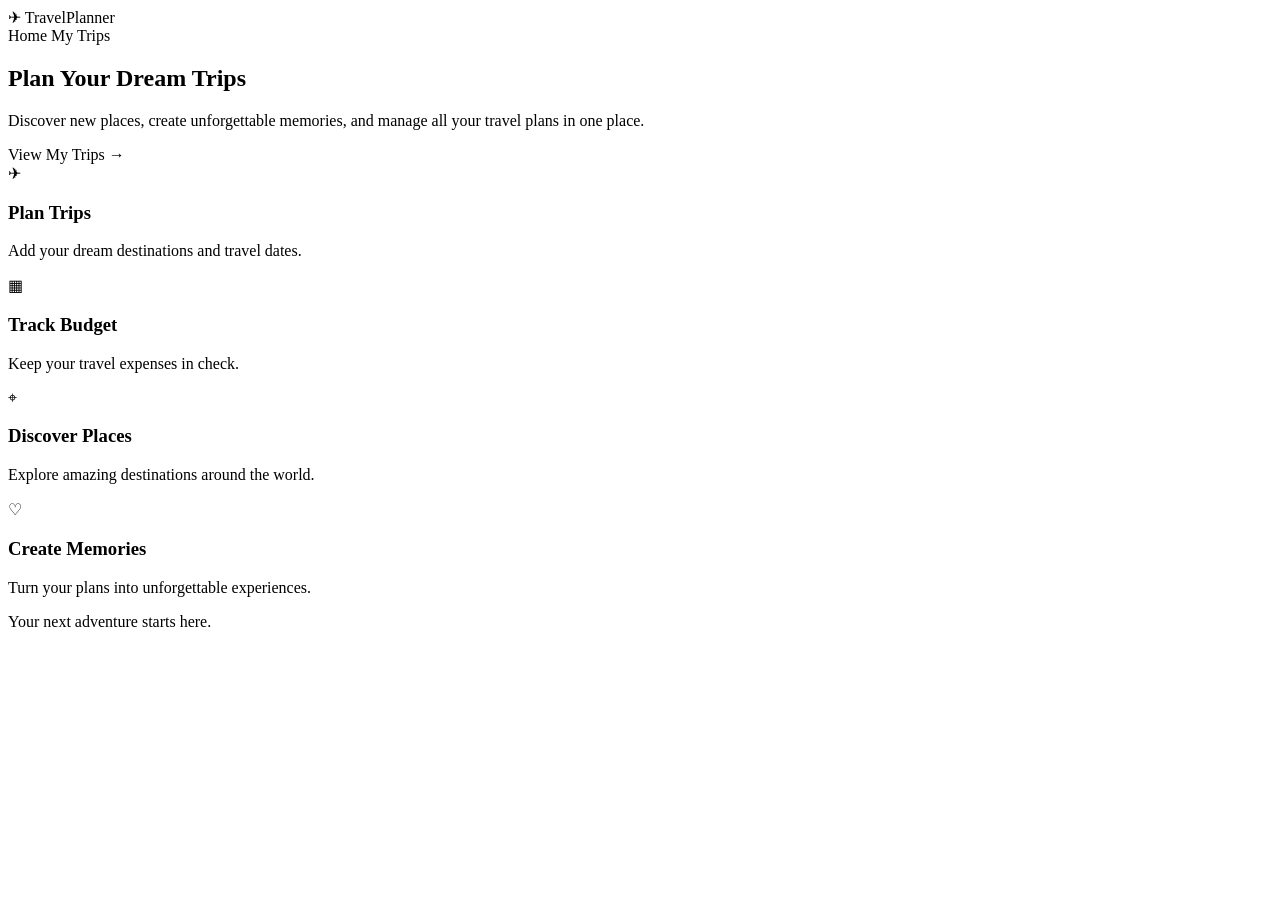
==== src/main/resources/templates/index.html @ 225fa2ee "Initial commit: Travel Planner" ====
<!DOCTYPE html>
<html xmlns:th="http://www.thymeleaf.org">
<head>
    <meta charset="UTF-8">
    <meta name="viewport" content="width=device-width, initial-scale=1">
    <title>Travel Planner | Explore More</title>
    <link rel="stylesheet" th:href="@{/style.css}">
</head>
<body>

<nav class="navbar">
    <a class="brand" th:href="@{/}">✈ Travel<span>Planner</span></a>
    <div class="nav-links">
        <a th:href="@{/}">Home</a>
        <a th:href="@{/trips}">My Trips</a>
    </div>
</nav>

<section class="hero">
    <h1>Plan Your Dream Trips</h1>
    <p>Discover new places, create unforgettable memories, and manage all your travel plans in one place.</p>
    <a class="btn btn-green" th:href="@{/trips}">View My Trips →</a>
</section>

<section class="features">
    <div class="feature">
        <div class="feature-icon">✈</div>
        <h3>Plan Trips</h3>
        <p>Add your dream destinations and travel dates.</p>
    </div>

    <div class="feature">
        <div class="feature-icon">▦</div>
        <h3>Track Budget</h3>
        <p>Keep your travel expenses in check.</p>
    </div>

    <div class="feature">
        <div class="feature-icon">⌖</div>
        <h3>Discover Places</h3>
        <p>Explore amazing destinations around the world.</p>
    </div>

    <div class="feature">
        <div class="feature-icon">♡</div>
        <h3>Create Memories</h3>
        <p>Turn your plans into unforgettable experiences.</p>
    </div>
</section>

<footer class="footer">
    Your next adventure starts here.
</footer>

</body>
</html>
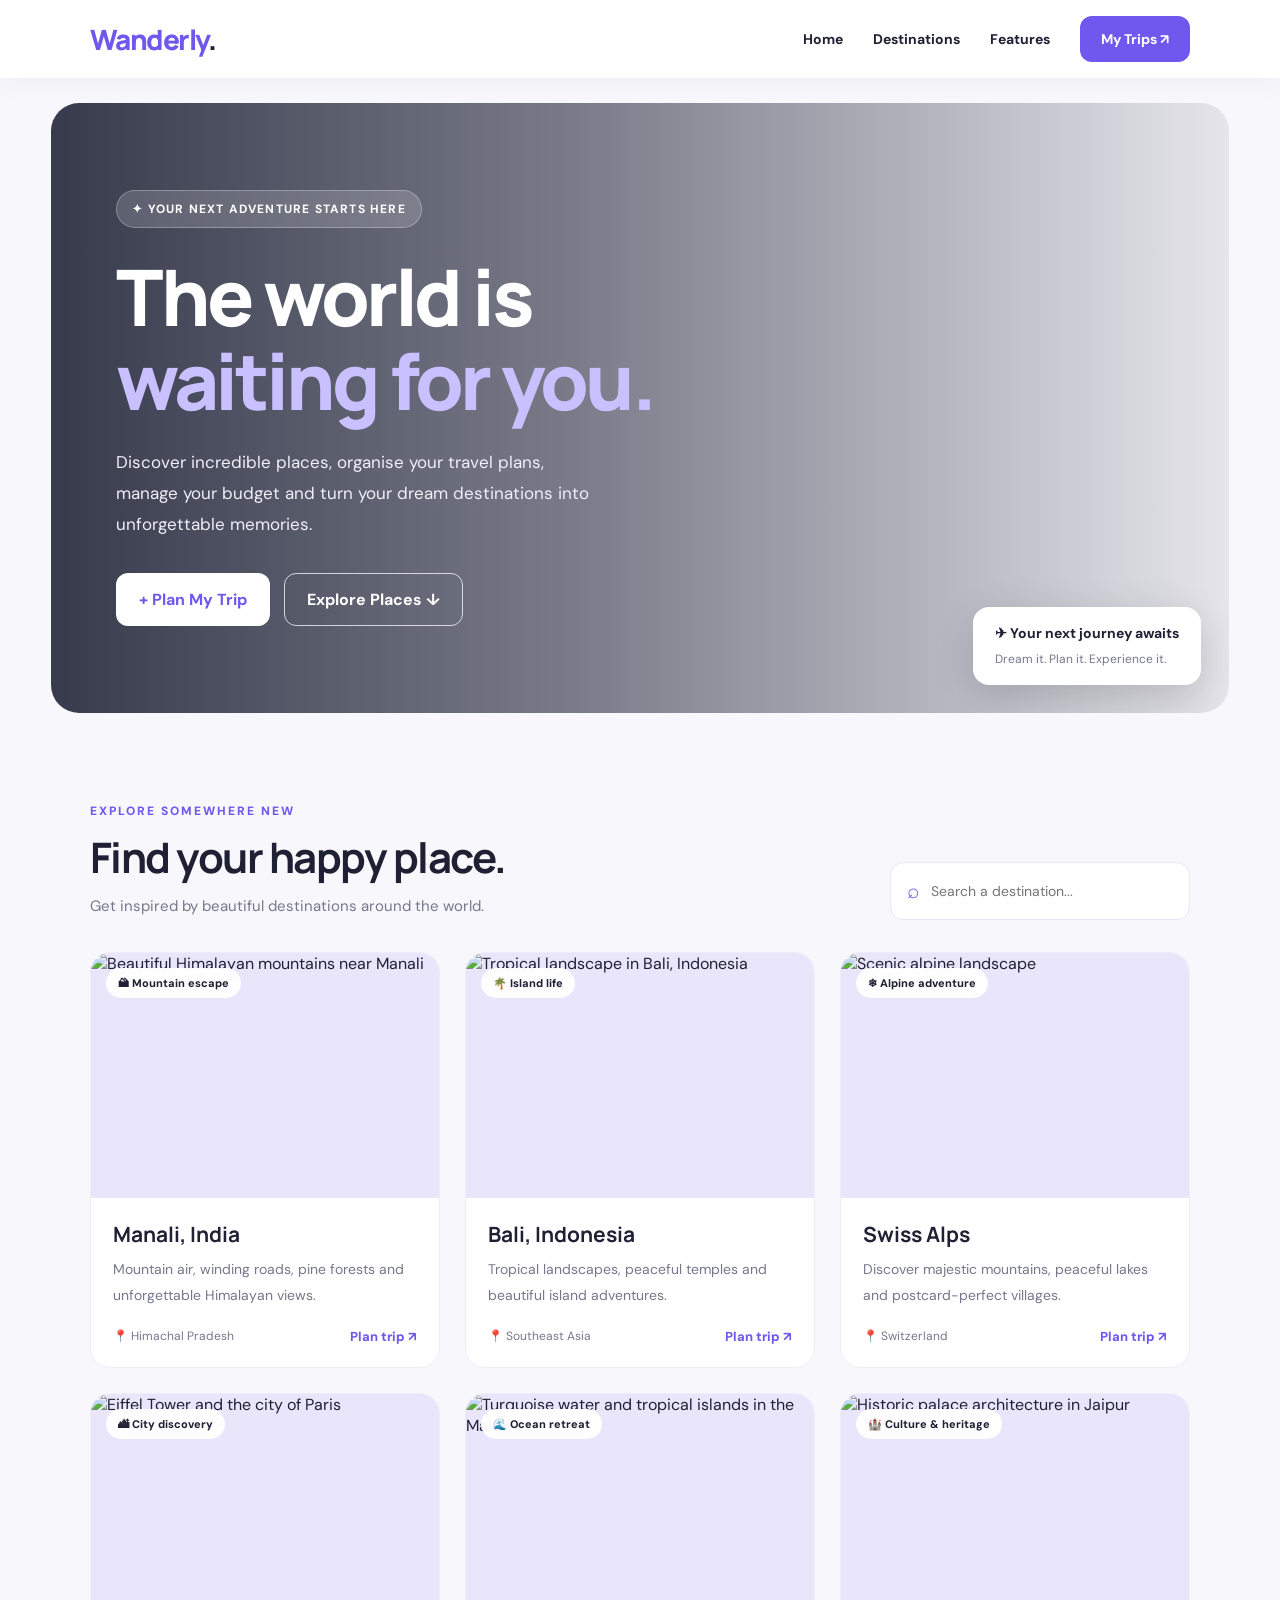
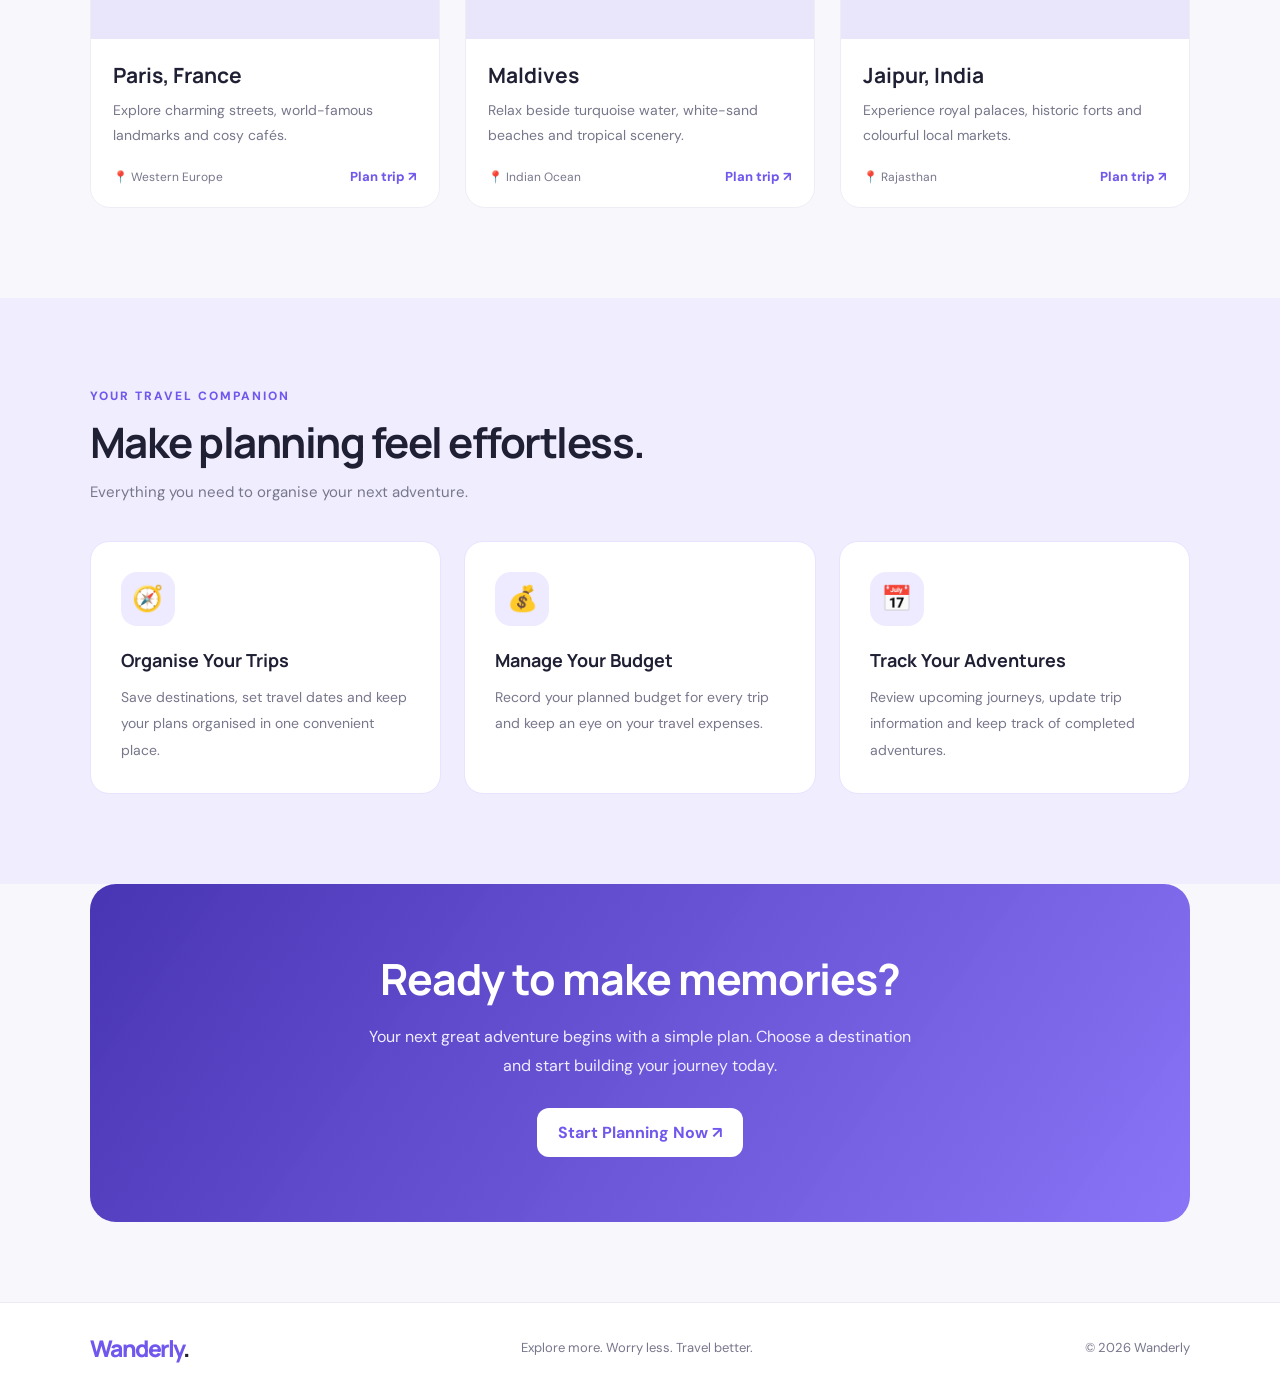
==== commit 50e91b7d: "Upgrade Wanderly Travel Planner" ====
--- a/src/main/resources/templates/index.html
+++ b/src/main/resources/templates/index.html
@@ -1,57 +1,927 @@
 
 <!DOCTYPE html>
-<html xmlns:th="http://www.thymeleaf.org">
+<html lang="en" xmlns:th="http://www.thymeleaf.org">
+
 <head>
     <meta charset="UTF-8">
-    <meta name="viewport" content="width=device-width, initial-scale=1">
-    <title>Travel Planner | Explore More</title>
-    <link rel="stylesheet" th:href="@{/style.css}">
+    <meta name="viewport" content="width=device-width, initial-scale=1.0">
+    <title>Wanderly | Discover Your Next Adventure</title>
+
+    <link rel="preconnect" href="https://fonts.googleapis.com">
+    <link rel="preconnect" href="https://fonts.gstatic.com" crossorigin>
+    <link href="https://fonts.googleapis.com/css2?family=DM+Sans:wght@400;500;600;700&family=Manrope:wght@400;500;600;700;800&display=swap" rel="stylesheet">
+
+    <style>
+        :root {
+            --primary: #7057ed;
+            --primary-dark: #5540ce;
+            --dark: #202035;
+            --muted: #77778c;
+            --light: #f8f7fc;
+            --white: #ffffff;
+        }
+
+        * {
+            margin: 0;
+            padding: 0;
+            box-sizing: border-box;
+        }
+
+        html {
+            scroll-behavior: smooth;
+        }
+
+        body {
+            font-family: 'DM Sans', sans-serif;
+            color: var(--dark);
+            background: var(--light);
+        }
+
+        a {
+            text-decoration: none;
+            color: inherit;
+        }
+
+        button, input {
+            font: inherit;
+        }
+
+        button, a {
+            -webkit-tap-highlight-color: transparent;
+        }
+
+        .navbar {
+            height: 78px;
+            padding: 0 7%;
+            background: rgba(255,255,255,.96);
+            display: flex;
+            align-items: center;
+            justify-content: space-between;
+            position: sticky;
+            top: 0;
+            z-index: 100;
+            box-shadow: 0 3px 24px rgba(35,25,80,.05);
+        }
+
+        .logo {
+            font-family: 'Manrope', sans-serif;
+            font-size: 28px;
+            font-weight: 800;
+            letter-spacing: -1.5px;
+            color: var(--primary);
+        }
+
+        .logo span {
+            color: var(--dark);
+        }
+
+        .nav-links {
+            display: flex;
+            align-items: center;
+            gap: 30px;
+            font-size: 14px;
+            font-weight: 700;
+        }
+
+        .nav-links > a:not(.nav-cta):hover {
+            color: var(--primary);
+        }
+
+        .nav-cta, .button {
+            display: inline-flex;
+            align-items: center;
+            justify-content: center;
+            gap: 8px;
+            background: var(--primary);
+            color: white;
+            border: 0;
+            border-radius: 12px;
+            padding: 14px 21px;
+            font-weight: 700;
+            cursor: pointer;
+            transition: .25s ease;
+        }
+
+        .nav-cta:hover, .button:hover {
+            background: var(--primary-dark);
+            transform: translateY(-2px);
+            box-shadow: 0 8px 24px rgba(112,87,237,.24);
+        }
+
+        .hero {
+            min-height: 610px;
+            width: 92%;
+            margin: 25px auto 0;
+            border-radius: 28px;
+            overflow: hidden;
+            position: relative;
+            display: flex;
+            align-items: center;
+            background:
+                linear-gradient(90deg,
+                    rgba(15,20,40,.83) 0%,
+                    rgba(15,20,40,.54) 45%,
+                    rgba(15,20,40,.08) 100%),
+                url("https://images.unsplash.com/photo-1470770841072-f978cf4d019e?auto=format&fit=crop&w=2200&q=90")
+                center 50% / cover no-repeat;
+        }
+
+        .hero-content {
+            max-width: 760px;
+            padding: 65px;
+            color: white;
+            animation: fadeUp .8s ease both;
+        }
+
+        .hero-badge {
+            display: inline-flex;
+            align-items: center;
+            gap: 8px;
+            padding: 10px 15px;
+            background: rgba(255,255,255,.16);
+            border: 1px solid rgba(255,255,255,.28);
+            border-radius: 50px;
+            font-size: 12px;
+            font-weight: 700;
+            letter-spacing: 1.2px;
+            text-transform: uppercase;
+            margin-bottom: 26px;
+            backdrop-filter: blur(8px);
+        }
+
+        .hero h1 {
+            font-family: 'Manrope', sans-serif;
+            font-size: clamp(44px, 6.5vw, 78px);
+            font-weight: 800;
+            letter-spacing: -3.5px;
+            line-height: 1.08;
+            margin-bottom: 24px;
+        }
+
+        .hero h1 span {
+            color: #c9c0ff;
+        }
+
+        .hero p {
+            max-width: 490px;
+            color: #f0effa;
+            font-size: 17px;
+            line-height: 1.85;
+            margin-bottom: 32px;
+        }
+
+        .hero-buttons {
+            display: flex;
+            gap: 14px;
+            align-items: center;
+            flex-wrap: wrap;
+        }
+
+        .hero .button {
+            background: white;
+            color: var(--primary);
+            padding: 16px 23px;
+        }
+
+        .hero .button:hover {
+            background: #f0edff;
+        }
+
+        .outline-button {
+            display: inline-flex;
+            align-items: center;
+            justify-content: center;
+            gap: 8px;
+            border: 1px solid rgba(255,255,255,.75);
+            color: white;
+            border-radius: 12px;
+            padding: 15px 22px;
+            font-weight: 700;
+            transition: .25s;
+        }
+
+        .outline-button:hover {
+            background: white;
+            color: var(--dark);
+        }
+
+        .hero-note {
+            position: absolute;
+            bottom: 28px;
+            right: 28px;
+            padding: 17px 22px;
+            background: white;
+            border-radius: 16px;
+            box-shadow: 0 12px 40px rgba(0,0,0,.16);
+            animation: float 3s ease-in-out infinite;
+        }
+
+        .hero-note strong {
+            display: block;
+            font-size: 14px;
+            margin-bottom: 5px;
+        }
+
+        .hero-note small {
+            color: var(--muted);
+            font-size: 12px;
+        }
+
+        .section {
+            padding: 90px 7%;
+        }
+
+        .section-header {
+            display: flex;
+            justify-content: space-between;
+            align-items: end;
+            gap: 24px;
+            margin-bottom: 32px;
+        }
+
+        .eyebrow {
+            color: var(--primary);
+            text-transform: uppercase;
+            letter-spacing: 2px;
+            font-weight: 800;
+            font-size: 12px;
+            margin-bottom: 13px;
+        }
+
+        .section-header h2 {
+            font-family: 'Manrope', sans-serif;
+            font-size: clamp(28px, 4vw, 42px);
+            line-height: 1.2;
+            letter-spacing: -1.5px;
+            margin-bottom: 11px;
+        }
+
+        .section-header p {
+            color: var(--muted);
+            line-height: 1.8;
+            font-size: 15px;
+        }
+
+        .search-box {
+            display: flex;
+            align-items: center;
+            gap: 11px;
+            width: 300px;
+            padding: 14px 16px;
+            background: white;
+            border: 1px solid #e9e6f5;
+            border-radius: 13px;
+            transition: .2s;
+        }
+
+        .search-box:focus-within {
+            border-color: var(--primary);
+            box-shadow: 0 0 0 4px rgba(112,87,237,.09);
+        }
+
+        .search-icon {
+            font-size: 21px;
+            color: var(--primary);
+        }
+
+        .search-box input {
+            width: 100%;
+            min-width: 0;
+            border: 0;
+            outline: 0;
+            background: transparent;
+            color: var(--dark);
+            font-size: 14px;
+        }
+
+        .destination-grid {
+            display: grid;
+            grid-template-columns: repeat(3, minmax(0, 1fr));
+            gap: 25px;
+        }
+
+        .destination-card {
+            background: white;
+            border-radius: 20px;
+            overflow: hidden;
+            border: 1px solid #eeecf5;
+            transition: transform .3s ease, box-shadow .3s ease;
+            animation: fadeUp .6s ease both;
+        }
+
+        .destination-card:hover {
+            transform: translateY(-8px);
+            box-shadow: 0 18px 45px rgba(36,25,90,.12);
+        }
+
+        .destination-image {
+            height: 245px;
+            position: relative;
+            overflow: hidden;
+            background: #e9e5fa;
+        }
+
+        .destination-image img {
+            width: 100%;
+            height: 100%;
+            object-fit: cover;
+            display: block;
+            transition: transform .55s ease;
+        }
+
+        .destination-card:hover .destination-image img {
+            transform: scale(1.08);
+        }
+
+        .destination-tag {
+            position: absolute;
+            top: 15px;
+            left: 15px;
+            padding: 8px 12px;
+            background: rgba(255,255,255,.96);
+            color: var(--dark);
+            border-radius: 50px;
+            font-size: 11px;
+            font-weight: 800;
+        }
+
+        .destination-info {
+            padding: 22px;
+        }
+
+        .destination-info h3 {
+            font-family: 'Manrope', sans-serif;
+            font-size: 21px;
+            margin-bottom: 9px;
+        }
+
+        .destination-info p {
+            color: var(--muted);
+            font-size: 14px;
+            line-height: 1.8;
+            min-height: 50px;
+            margin-bottom: 20px;
+        }
+
+        .destination-footer {
+            display: flex;
+            justify-content: space-between;
+            align-items: center;
+            gap: 10px;
+            font-size: 12px;
+            color: var(--muted);
+        }
+
+        .plan-link {
+            color: var(--primary);
+            font-size: 13px;
+            font-weight: 800;
+            white-space: nowrap;
+        }
+
+        .plan-link:hover {
+            text-decoration: underline;
+        }
+
+        .no-results {
+            display: none;
+            grid-column: 1 / -1;
+            text-align: center;
+            padding: 50px 20px;
+            background: white;
+            border-radius: 18px;
+            color: var(--muted);
+        }
+
+        .features-section {
+            background: #f0edff;
+        }
+
+        .feature-grid {
+            display: grid;
+            grid-template-columns: repeat(3, minmax(0, 1fr));
+            gap: 23px;
+            margin-top: 35px;
+        }
+
+        .feature-card {
+            background: white;
+            border: 1px solid #e8e3ff;
+            border-radius: 19px;
+            padding: 30px;
+            transition: .25s ease;
+        }
+
+        .feature-card:hover {
+            transform: translateY(-6px);
+            box-shadow: 0 14px 35px rgba(70,55,150,.09);
+        }
+
+        .feature-icon {
+            width: 54px;
+            height: 54px;
+            display: grid;
+            place-items: center;
+            background: #eeeaff;
+            border-radius: 16px;
+            font-size: 25px;
+            margin-bottom: 22px;
+        }
+
+        .feature-card h3 {
+            font-family: 'Manrope', sans-serif;
+            font-size: 18px;
+            margin-bottom: 12px;
+        }
+
+        .feature-card p {
+            font-size: 14px;
+            line-height: 1.9;
+            color: var(--muted);
+        }
+
+        .cta-section {
+            margin: 0 7% 80px;
+            padding: 65px 25px;
+            border-radius: 26px;
+            text-align: center;
+            color: white;
+            background:
+                linear-gradient(125deg, rgba(65,45,177,.96), rgba(130,107,246,.94)),
+                url("https://images.unsplash.com/photo-1464822759023-fed622ff2c3b?auto=format&fit=crop&w=1600&q=80")
+                center / cover;
+        }
+
+        .cta-section h2 {
+            font-family: 'Manrope', sans-serif;
+            font-size: clamp(29px, 4vw, 43px);
+            letter-spacing: -1.2px;
+            margin-bottom: 15px;
+        }
+
+        .cta-section p {
+            max-width: 570px;
+            margin: 0 auto 27px;
+            color: #f0edff;
+            line-height: 1.8;
+        }
+
+        .cta-section .button {
+            background: white;
+            color: var(--primary);
+        }
+
+        footer {
+            background: white;
+            border-top: 1px solid #eceaf4;
+            padding: 29px 7%;
+            display: flex;
+            align-items: center;
+            justify-content: space-between;
+            gap: 15px;
+            flex-wrap: wrap;
+            color: var(--muted);
+            font-size: 13px;
+        }
+
+        footer .logo {
+            font-size: 23px;
+        }
+
+        @keyframes fadeUp {
+            from {
+                opacity: 0;
+                transform: translateY(20px);
+            }
+            to {
+                opacity: 1;
+                transform: translateY(0);
+            }
+        }
+
+        @keyframes float {
+            0%, 100% {
+                transform: translateY(0);
+            }
+            50% {
+                transform: translateY(-7px);
+            }
+        }
+
+        @media (max-width: 950px) {
+            .navbar {
+                padding: 0 5%;
+            }
+
+            .hero-content {
+                padding: 45px;
+            }
+
+            .destination-grid, .feature-grid {
+                grid-template-columns: repeat(2, minmax(0, 1fr));
+            }
+
+            .section {
+                padding: 70px 5%;
+            }
+
+            .section-header {
+                align-items: flex-start;
+                flex-direction: column;
+            }
+
+            .search-box {
+                width: 100%;
+                max-width: 420px;
+            }
+
+            .cta-section {
+                margin-left: 5%;
+                margin-right: 5%;
+            }
+        }
+
+        @media (max-width: 600px) {
+            .navbar {
+                height: 70px;
+                padding: 0 4%;
+            }
+
+            .logo {
+                font-size: 23px;
+            }
+
+            .nav-links {
+                gap: 12px;
+                font-size: 12px;
+            }
+
+            .nav-links .nav-home,
+            .nav-links .nav-features {
+                display: none;
+            }
+
+            .nav-cta {
+                padding: 11px 13px;
+            }
+
+            .hero {
+                width: 94%;
+                min-height: 535px;
+                margin-top: 15px;
+                border-radius: 22px;
+                background-position: center;
+            }
+
+            .hero-content {
+                padding: 26px;
+            }
+
+            .hero h1 {
+                font-size: clamp(42px, 11vw, 58px);
+                letter-spacing: -2px;
+            }
+
+            .hero p {
+                font-size: 15px;
+            }
+
+            .hero-note {
+                display: none;
+            }
+
+            .section {
+                padding: 58px 5%;
+            }
+
+            .destination-grid, .feature-grid {
+                grid-template-columns: 1fr;
+            }
+
+            .destination-image {
+                height: 250px;
+            }
+
+            .destination-info p {
+                min-height: 0;
+            }
+
+            .cta-section {
+                margin: 0 5% 50px;
+                padding: 45px 22px;
+            }
+
+            footer {
+                padding: 25px 5%;
+            }
+        }
+
+        @media (prefers-reduced-motion: reduce) {
+            *, *::before, *::after {
+                scroll-behavior: auto !important;
+                animation-duration: .01ms !important;
+                transition-duration: .01ms !important;
+            }
+        }
+    </style>
 </head>
+
 <body>
 
-<nav class="navbar">
-    <a class="brand" th:href="@{/}">✈ Travel<span>Planner</span></a>
-    <div class="nav-links">
-        <a th:href="@{/}">Home</a>
-        <a th:href="@{/trips}">My Trips</a>
-    </div>
-</nav>
-
-<section class="hero">
-    <h1>Plan Your Dream Trips</h1>
-    <p>Discover new places, create unforgettable memories, and manage all your travel plans in one place.</p>
-    <a class="btn btn-green" th:href="@{/trips}">View My Trips →</a>
-</section>
-
-<section class="features">
-    <div class="feature">
-        <div class="feature-icon">✈</div>
-        <h3>Plan Trips</h3>
-        <p>Add your dream destinations and travel dates.</p>
-    </div>
-
-    <div class="feature">
-        <div class="feature-icon">▦</div>
-        <h3>Track Budget</h3>
-        <p>Keep your travel expenses in check.</p>
-    </div>
-
-    <div class="feature">
-        <div class="feature-icon">⌖</div>
-        <h3>Discover Places</h3>
-        <p>Explore amazing destinations around the world.</p>
-    </div>
-
-    <div class="feature">
-        <div class="feature-icon">♡</div>
-        <h3>Create Memories</h3>
-        <p>Turn your plans into unforgettable experiences.</p>
-    </div>
-</section>
-
-<footer class="footer">
-    Your next adventure starts here.
+<header class="navbar">
+    <a class="logo" th:href="@{/}">Wanderly<span>.</span></a>
+
+    <nav class="nav-links">
+        <a class="nav-home" th:href="@{/}">Home</a>
+        <a href="#destinations">Destinations</a>
+        <a class="nav-features" href="#features">Features</a>
+        <a class="nav-cta" th:href="@{/trips}">My Trips ↗</a>
+    </nav>
+</header>
+
+<main>
+
+    <!-- HERO SECTION -->
+    <section class="hero">
+        <div class="hero-content">
+            <div class="hero-badge">✦ Your next adventure starts here</div>
+
+            <h1>
+                The world is<br>
+                <span>waiting for you.</span>
+            </h1>
+
+            <p>
+                Discover incredible places, organise your travel plans,
+                manage your budget and turn your dream destinations
+                into unforgettable memories.
+            </p>
+
+            <div class="hero-buttons">
+                <a class="button" th:href="@{/trips/new}">
+                    + Plan My Trip
+                </a>
+
+                <a class="outline-button" href="#destinations">
+                    Explore Places ↓
+                </a>
+            </div>
+        </div>
+
+        <div class="hero-note">
+            <strong>✈ Your next journey awaits</strong>
+            <small>Dream it. Plan it. Experience it.</small>
+        </div>
+    </section>
+
+    <!-- DESTINATIONS -->
+    <section class="section" id="destinations">
+
+        <div class="section-header">
+            <div>
+                <div class="eyebrow">Explore somewhere new</div>
+                <h2>Find your happy place.</h2>
+                <p>Get inspired by beautiful destinations around the world.</p>
+            </div>
+
+            <label class="search-box">
+                <span class="search-icon">⌕</span>
+                <input
+                    id="destinationSearch"
+                    type="search"
+                    placeholder="Search a destination..."
+                    aria-label="Search destinations">
+            </label>
+        </div>
+
+        <div class="destination-grid" id="destinationGrid">
+
+            <article class="destination-card"
+                     data-search="manali india himalayas mountain snow nature">
+                <div class="destination-image">
+                    <img
+                        src="https://images.unsplash.com/photo-1626621341517-bbf3d9990a23?auto=format&fit=crop&w=1000&q=85"
+                        alt="Beautiful Himalayan mountains near Manali"
+                        loading="lazy">
+                    <span class="destination-tag">🏔 Mountain escape</span>
+                </div>
+
+                <div class="destination-info">
+                    <h3>Manali, India</h3>
+                    <p>Mountain air, winding roads, pine forests and unforgettable Himalayan views.</p>
+
+                    <div class="destination-footer">
+                        <span>📍 Himachal Pradesh</span>
+                        <a class="plan-link" th:href="@{/trips/new}">Plan trip ↗</a>
+                    </div>
+                </div>
+            </article>
+
+            <article class="destination-card"
+                     data-search="bali indonesia island beach tropical ocean">
+                <div class="destination-image">
+                    <img
+                        src="https://images.unsplash.com/photo-1537996194471-e657df975ab4?auto=format&fit=crop&w=1000&q=85"
+                        alt="Tropical landscape in Bali, Indonesia"
+                        loading="lazy">
+                    <span class="destination-tag">🌴 Island life</span>
+                </div>
+
+                <div class="destination-info">
+                    <h3>Bali, Indonesia</h3>
+                    <p>Tropical landscapes, peaceful temples and beautiful island adventures.</p>
+
+                    <div class="destination-footer">
+                        <span>📍 Southeast Asia</span>
+                        <a class="plan-link" th:href="@{/trips/new}">Plan trip ↗</a>
+                    </div>
+                </div>
+            </article>
+
+            <article class="destination-card"
+                     data-search="switzerland swiss alps europe snow mountains lake">
+                <div class="destination-image">
+                    <img
+                        src="https://images.unsplash.com/photo-1531366936337-7c912a4589a7?auto=format&fit=crop&w=1000&q=85"
+                        alt="Scenic alpine landscape"
+                        loading="lazy">
+                    <span class="destination-tag">❄ Alpine adventure</span>
+                </div>
+
+                <div class="destination-info">
+                    <h3>Swiss Alps</h3>
+                    <p>Discover majestic mountains, peaceful lakes and postcard-perfect villages.</p>
+
+                    <div class="destination-footer">
+                        <span>📍 Switzerland</span>
+                        <a class="plan-link" th:href="@{/trips/new}">Plan trip ↗</a>
+                    </div>
+                </div>
+            </article>
+
+            <article class="destination-card"
+                     data-search="paris france europe city eiffel tower culture">
+                <div class="destination-image">
+                    <img
+                        src="https://images.unsplash.com/photo-1502602898657-3e91760cbb34?auto=format&fit=crop&w=1000&q=85"
+                        alt="Eiffel Tower and the city of Paris"
+                        loading="lazy">
+                    <span class="destination-tag">🏙 City discovery</span>
+                </div>
+
+                <div class="destination-info">
+                    <h3>Paris, France</h3>
+                    <p>Explore charming streets, world-famous landmarks and cosy cafés.</p>
+
+                    <div class="destination-footer">
+                        <span>📍 Western Europe</span>
+                        <a class="plan-link" th:href="@{/trips/new}">Plan trip ↗</a>
+                    </div>
+                </div>
+            </article>
+
+            <article class="destination-card"
+                     data-search="maldives ocean beach island tropical resort">
+                <div class="destination-image">
+                    <img
+                        src="https://images.unsplash.com/photo-1514282401047-d79a71a590e8?auto=format&fit=crop&w=1000&q=85"
+                        alt="Turquoise water and tropical islands in the Maldives"
+                        loading="lazy">
+                    <span class="destination-tag">🌊 Ocean retreat</span>
+                </div>
+
+                <div class="destination-info">
+                    <h3>Maldives</h3>
+                    <p>Relax beside turquoise water, white-sand beaches and tropical scenery.</p>
+
+                    <div class="destination-footer">
+                        <span>📍 Indian Ocean</span>
+                        <a class="plan-link" th:href="@{/trips/new}">Plan trip ↗</a>
+                    </div>
+                </div>
+            </article>
+
+            <article class="destination-card"
+                     data-search="jaipur rajasthan india palace fort heritage culture">
+                <div class="destination-image">
+                    <img
+                        src="https://images.unsplash.com/photo-1599661046827-dacff0c0f09a?auto=format&fit=crop&w=1000&q=85"
+                        alt="Historic palace architecture in Jaipur"
+                        loading="lazy">
+                    <span class="destination-tag">🏰 Culture & heritage</span>
+                </div>
+
+                <div class="destination-info">
+                    <h3>Jaipur, India</h3>
+                    <p>Experience royal palaces, historic forts and colourful local markets.</p>
+
+                    <div class="destination-footer">
+                        <span>📍 Rajasthan</span>
+                        <a class="plan-link" th:href="@{/trips/new}">Plan trip ↗</a>
+                    </div>
+                </div>
+            </article>
+
+            <div class="no-results" id="noResults">
+                <h3>No destinations found</h3>
+                <p style="margin-top: 10px;">Try searching for India, beach, mountains or Europe.</p>
+            </div>
+
+        </div>
+    </section>
+
+    <!-- FEATURES -->
+    <section class="section features-section" id="features">
+
+        <div class="eyebrow">Your travel companion</div>
+
+        <div class="section-header">
+            <div>
+                <h2>Make planning feel effortless.</h2>
+                <p>Everything you need to organise your next adventure.</p>
+            </div>
+        </div>
+
+        <div class="feature-grid">
+
+            <article class="feature-card">
+                <div class="feature-icon">🧭</div>
+                <h3>Organise Your Trips</h3>
+                <p>
+                    Save destinations, set travel dates and keep your
+                    plans organised in one convenient place.
+                </p>
+            </article>
+
+            <article class="feature-card">
+                <div class="feature-icon">💰</div>
+                <h3>Manage Your Budget</h3>
+                <p>
+                    Record your planned budget for every trip and
+                    keep an eye on your travel expenses.
+                </p>
+            </article>
+
+            <article class="feature-card">
+                <div class="feature-icon">📅</div>
+                <h3>Track Your Adventures</h3>
+                <p>
+                    Review upcoming journeys, update trip information
+                    and keep track of completed adventures.
+                </p>
+            </article>
+
+        </div>
+    </section>
+
+    <!-- CALL TO ACTION -->
+    <section class="cta-section">
+        <h2>Ready to make memories?</h2>
+        <p>
+            Your next great adventure begins with a simple plan.
+            Choose a destination and start building your journey today.
+        </p>
+
+        <a class="button" th:href="@{/trips/new}">
+            Start Planning Now ↗
+        </a>
+    </section>
+
+</main>
+
+<!-- FOOTER -->
+<footer>
+    <a class="logo" th:href="@{/}">Wanderly<span>.</span></a>
+    <span>Explore more. Worry less. Travel better.</span>
+    <span>© <span id="currentYear"></span> Wanderly</span>
 </footer>
+
+<script>
+    const searchInput = document.getElementById('destinationSearch');
+    const destinationCards = document.querySelectorAll('.destination-card');
+    const noResults = document.getElementById('noResults');
+
+    searchInput.addEventListener('input', function () {
+        const searchText = this.value.trim().toLowerCase();
+        let visibleCards = 0;
+
+        destinationCards.forEach(function (card) {
+            const destination = card.dataset.search.toLowerCase();
+            const matches = destination.includes(searchText);
+
+            card.style.display = matches ? '' : 'none';
+
+            if (matches) {
+                visibleCards++;
+            }
+        });
+
+        noResults.style.display = visibleCards === 0 ? 'block' : 'none';
+    });
+
+    document.getElementById('currentYear').textContent =
+        new Date().getFullYear();
+</script>
 
 </body>
 </html>
